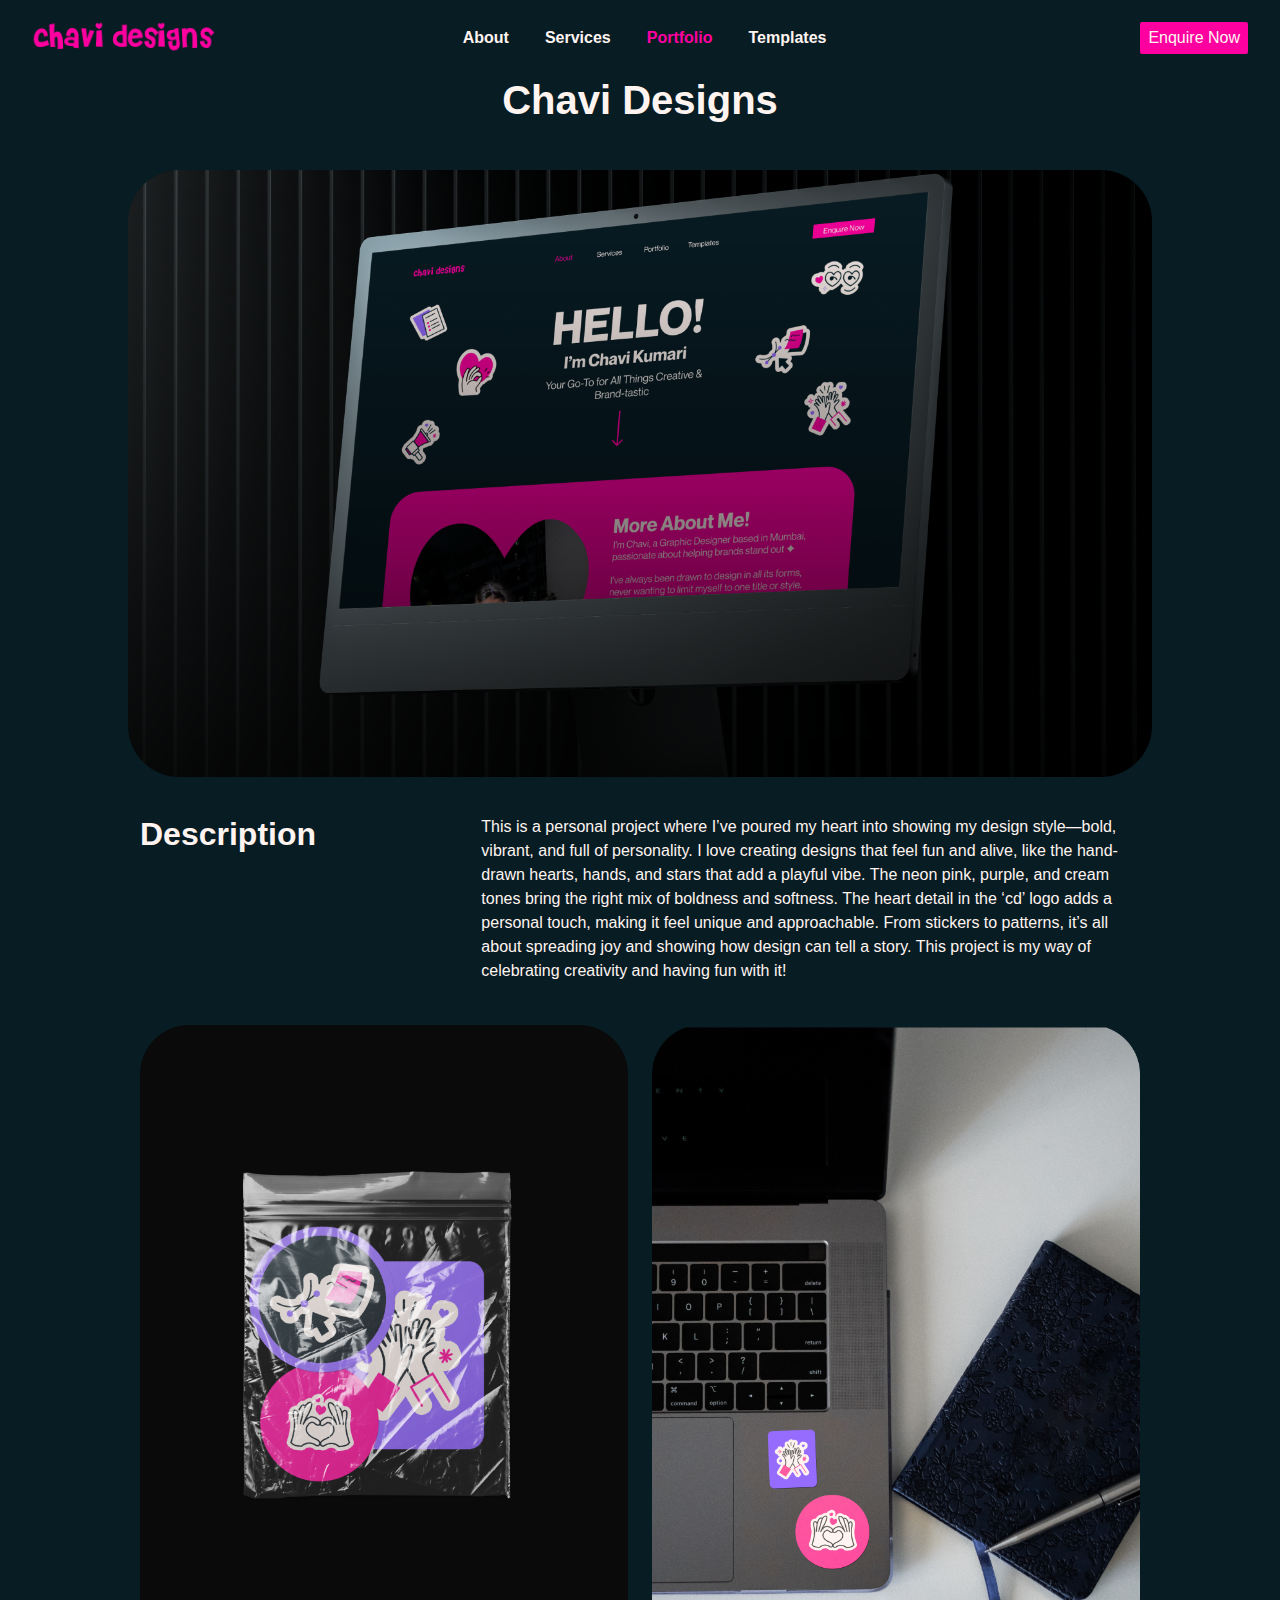
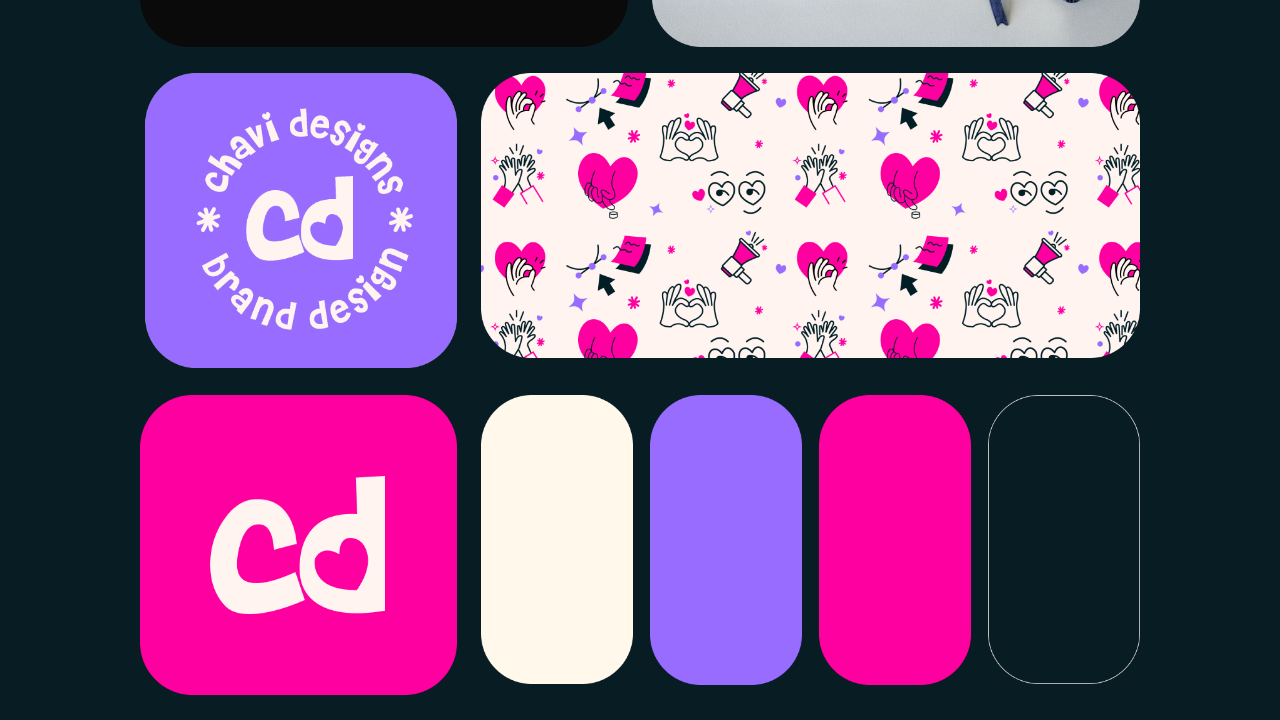
==== chavi.html @ ef09b038 "first commit" ====
<!DOCTYPE html>
<html lang="en">
  <head>
    <meta charset="UTF-8" />
    <meta name="viewport" content="width=device-width, initial-scale=1.0" />
    <link
      href="https://cdn.jsdelivr.net/npm/bootstrap@5.3.3/dist/css/bootstrap.min.css"
      rel="stylesheet"
      integrity="sha384-QWTKZyjpPEjISv5WaRU9OFeRpok6YctnYmDr5pNlyT2bRjXh0JMhjY6hW+ALEwIH"
      crossorigin="anonymous"
    />
    <link rel="stylesheet" href="./css/index.css" />
    <link rel="stylesheet" href="./css/twisted.css" />
    <link rel="stylesheet" href="./css/chavi.css" />
    <title>Portfolio - Chavi Designs</title>
  </head>
  <body>
    <nav class="navbar navbar-expand-lg">
      <div class="container-fluid">
        <!-- Logo -->
        <a class="navbar-brand" href="index.html">
          <img src="./images/logochavidesign-15 1.png" alt="" />
        </a>

        <!-- Navbar Toggler -->
        <button
          class="navbar-toggler"
          type="button"
          data-bs-toggle="collapse"
          data-bs-target="#navbarContent"
          aria-controls="navbarContent"
          aria-expanded="false"
          aria-label="Toggle navigation"
        >
          <span class="navbar-toggler-icon"></span>
        </button>

        <!-- Collapsible Content -->
        <div class="collapse navbar-collapse" id="navbarContent">
          <!-- Centered Menu -->
          <ul class="navbar-nav mx-auto mb-2 mb-lg-0">
            <li class="nav-item">
              <a class="nav-link" href="about.html">About</a>
            </li>
            <li class="nav-item">
              <a class="nav-link" href="service.html">Services</a>
            </li>
            <li class="nav-item">
              <a class="nav-link active" href="portfolio.html">Portfolio</a>
            </li>
            <li class="nav-item">
              <a
                class="nav-link"
                href="https://kumari3.gumroad.com/"
                target="_blank"
                >Templates</a
              >
            </li>
          </ul>

          <!-- Enquire Now Button -->
          <a href="https://tally.so/r/wMrzQ8" class="link btn enquire-btn">Enquire Now</a>
        </div>
      </div>
    </nav>
    <div class="container">
      <h1>Chavi Designs</h1>
    </div>
    <div class="image-card">
      <img src="./images/chavi designs.png" alt="" />
    </div>
    <div class="row port-text">
      <div class="col-4">
        <h3>Description</h3>
      </div>
      <div class="col-8">
        <p>
          This is a personal project where I’ve poured my heart into showing my
          design style—bold, vibrant, and full of personality. I love creating
          designs that feel fun and alive, like the hand-drawn hearts, hands,
          and stars that add a playful vibe. The neon pink, purple, and cream
          tones bring the right mix of boldness and softness. The heart detail
          in the ‘cd’ logo adds a personal touch, making it feel unique and
          approachable. From stickers to patterns, it’s all about spreading joy
          and showing how design can tell a story. This project is my way of
          celebrating creativity and having fun with it!
        </p>
      </div>
    </div>
    <div class="row imagess">
      <div class="col-6">
        <img src="./images/Rectangle 11 (5).png" alt="" srcset="" />
      </div>
      <div class="col-6">
        <img src="./images/Rectangle 12 (5).png" alt="" srcset="" />
      </div>
    </div>

    <div class="row imagess">
      <div class="col-4">
        <img
          src="./images/Group 7.png"
          class="img-fluid ${3|rounded-top,rounded-right,rounded-bottom,rounded-left,rounded-circle,|}"
          alt=""
        />
      </div>
      <div class="col-8 cdd">
        <img src="./images/cdd.png" alt="" />
      </div>
    </div>
    <div class="row imagess">
      <div class="col-4">
        <img
          src="./images/Group 8.png"
          class="img-fluid ${3|rounded-top,rounded-right,rounded-bottom,rounded-left,rounded-circle,|}"
          alt=""
        />
      </div>
      <div class="col-8 col-row2">
        <div class="cols">
          <img src="./images/cream.png" alt="">
        </div>
        <div class="cols">
          <img src="./images/Rectangle 18 (1).png" alt="">
        </div>
        <div class="cols">
          <img src="./images/Rectangle 19.png" alt="">
        </div>
        <div class="cols">
          <img src="./images/Rectangle 20.png" alt="">
        </div>
      </div>
    </div>
    <script src="https://cdn.jsdelivr.net/npm/bootstrap@5.3.0-alpha3/dist/js/bootstrap.bundle.min.js"></script>
  </body>
</html>
---- css/index.css ----
* {
  margin: 0;
  padding: 0;
  box-sizing: border-box;
  font-family: Arial, sans-serif;
}

:root {
  --pink: #fe00a0;
  --primary-background: #081c24;
  --white: #fff4f0;
  --lavendar: #976cff;
  --black: #000000;
}
body {
  background: var(--primary-background);
  padding: 0;
  width: 100%;
  margin: 0;
  min-height: 100vh;
  overflow-x: hidden;
}

a {
  text-decoration: none;
  color: var(--white);
}

h1,
h2,
h3,
h4,
h5,
h6,
p {
  color: var(--white);
}


.navbar-brand img {
  height: 50px; /* Adjust logo size */
}
.nav-link {
  color: var(--white); /* Adjust link color */
  font-weight: bold;
  margin: 0 10px; /* Add spacing between links */
}
.nav-link:hover {
  color: var(--pink); /* Hover effect color */
}
.navbar-nav .nav-link.active,
.navbar-nav .nav-link.show {
  color: var(--pink);
}


.navbar-toggler-icon {
    color: var(--white) !important;
  }
.container {
  position: relative;
  display: flex;
  justify-content: center;
  text-align: center;
}
.text-content {
  z-index: 100;
}
.text-content h1 {
  margin-top: 3rem;
  font-size: 2.5rem;
  margin-bottom: 10px;
}

.text-content p {
  font-size: 1.2rem;
  margin-bottom: 20px;
}

/* Icons styling and positioning */
.icon {
  position: absolute;
}

.icon img {
  width: 150px;
}

.icon1 {
  /* Top-left icon */
  top: -50px;
  left: 40px;
  transform: rotate(-15deg);
}

.icon2 {
  /* Left-center icon */
  top: 50px;
  left: 140px;
  transform: rotate(5deg);
}

.icon3 {
  /* Left icon near text */
  top: 150px;
  left: 20px;
  transform: rotate(0deg);
}

.icon4 {
  /* Right icon near text */
  top: -50px;
  right: 40px;
  transform: rotate(10deg);
}

.icon5 {
  /* Right-center icon */
  top: 50px;
  right: 140px;
  transform: rotate(5deg);
}

.icon6 {
  /* Top-right icon */
  top: 150px;
  right: 40px;
  transform: rotate(-15deg);
}

.btn {
  background-color: var(--pink);
  color: var(--white);
  padding: 4px 8px;
  border: none;
  font-size: 1rem;
  cursor: pointer;
  border-radius: 2px;
}

.text-content .btn {
  padding: 10px 20px;
  border-radius: 5px;
}

.navbar .btn {
  margin-right: 20px;
}
.text-content button:hover {
  background-color: var(--pink);
}

.links {
  display: flex;
  gap: 22px;
  margin-right: 90px;
}

.marquee {
  margin-top: 30px;
  overflow: hidden;
  white-space: nowrap;
  width: 100%;
  background-color: var(--lavendar);
  padding: 8px 0;
}

.marquee-content {
  display: inline-flex;
  gap: 20px;
  animation: scroll 30s linear infinite;
  background-color: var(--lavender);
}

.marquee-content p {
  display: flex;
  align-items: center;
  gap: 20px; /* Adjust the gap between items as needed */
  font-size: 1rem; /* Adjust font size as needed */
  margin-bottom: 0 !important;
}

.marquee-content img {
  width: 24px; /* Set icon size */
  height: auto;
}

.image-only img {
  width: 100%;
  margin: 0;
}

.about {
  display: flex;
  justify-content: space-around;
  align-items: center;
  margin: 0;
  padding: 44px;
  background-color: var(--lavendar);
  border-radius: 3rem;
  position: relative;
  min-height: 300px;
}

.about p {
  margin-left: 10%;
  width: 40%;
  text-align: justify;
  line-height: 1.8rem;
  font-weight: 400;
  font-size: 1.2rem;
}

.about .images {
  width: 40%;
}

.about img {
  width: 150px;
}
.about .about1 {
  position: absolute;
  top: 20px;
  right: 150px;
  transform: rotate("-10deg");
}
.about .about2 {
  width: 200px;
  position: absolute;
  top: 120px;
  right: 240px;
  transform: rotate("10deg");
}

.explore {
  display: flex;
  align-items: center;
  justify-content: space-between;
}
.explore-text {
  width: 35%;
  margin-left: 10%;
}
.explore-text h2 {
  font-size: 2.3rem;
}
.explore-text p {
  font-size: 1rem;
  line-height: 1.5rem;
  margin-bottom: 20px;
}
.explore-image {
  width: 50%;
}
.explore img {
  width: 100%;
}

.explore .btn,
.contact .btn {
  padding: 10px 20px;
  border-radius: 10px;
}

.contact {
  position: relative;
  background-color: var(--white);
  display: flex;
  justify-content: center;
  border-radius: 2rem;
  padding: 30px;
}

.contact h2 {
  font-weight: 700;
  font-size: 2rem;
  color: var(--black);
  text-align: center;
  margin-top: 0;
}
.contact-text {
  display: flex;
  flex-direction: column;
  color: var(--black);
  align-items: center;
  justify-content: center;
}
.contact-text p {
  color: var(--black);
  text-align: center;
  width: 40%;
  font-size: 1.2rem;
  font-weight: 400;
  line-height: 1.6rem;
  margin-bottom: 20px;
}
.c-icon1 {
  position: absolute;
  top: 20px;
}
.c-icon2 {
  position: absolute;
  top: 100px;
  right: 28px;
  transform: rotate(-15deg);
}

footer {
  margin-top: 20px;
  min-height: 40px;
  display: flex;
  align-items: center;
  justify-content: center;
}
.link:hover{
  background-color: var(--pink);
}
@keyframes scroll {
  0% {
    transform: translateX(0);
  }
  100% {
    transform: translateX(-100%);
  }
}

@media screen and (min-width: 992px) {
  #navbarContent {
    margin-left: -100px;
  }
}
@media screen and (min-width: 768px) and (max-width: 992px) {
  .c-icon1{
    left:-20px;
  }
  .c-icon2{
    right: 10px;
  }
  .about .about2{
    top: 200px !important;
  right: 0px;
  }
  .icon2,.icon5{
    display: none;
  }
  .icon4,.icon1{
    top: 40px;
  }
  .icon3,.icon6{
    top: 200px;
  }
}

@media screen and (max-width: 768px){
  .icon1,.icon2,.icon3,.icon4,.icon5,.icon6{
    display: none;
  }
  .about p{
    width: 100%;
    margin: 0;
  }
  .about .images{
    width: 5%;
  }
  .about .about1{
    top: -100px;
    right: 10px;
  }
  .about .about2{
    display: none;
  }
  .contact-text p{
    width: 100%;
  }
  .c-icon1,.c-icon2{
    display: none;
  }
}

@media screen and (max-width:992px) {
  .icon img {
    width: 100px;
  }
  .explore{
    width: 100%;
    flex-direction: column-reverse;
    justify-content: center;
  }
  .explore-image{
    width: 100%;
  }
  .explore-text{
    width: auto;
    margin: 4%;
    text-align: justify;
  }
}
.navbar-toggler-icon {
  background-image: url("data:image/svg+xml,%3Csvg xmlns='http://www.w3.org/2000/svg' viewBox='0 0 30 30'%3E%3Cpath stroke='white' stroke-width='2' d='M4 7h22M4 15h22M4 23h22'/%3E%3C/svg%3E");
}


.navbar-toggler{
  background-color: var(--pink);
  border:1px solid var(--pink) !important;
}
---- css/twisted.css ----
.container {
  display: flex;
}
h1 {
  font-weight: 800;
  text-align: center;
}

.image-card {
  display: flex;
  margin: 3% 10%;
  width: auto;
}

.image-card img {
  width: 100%;
}

.row {
  margin: 2% 10%;
}
.row h3,
.row p {
  color: var(--white);
}
.row h3 {
  font-size: 2rem;
  font-weight: 700;
}

.rows {
  display: flex;
}
.color {
  width: 50%;
}

.color img {
  width: 100%;
}

.imagess img {
  width: 100%;
}

.li-color {
  display: flex;
}
.col-box {
  width: 60%;
}
.col-image {
  width: 40%;
}
.col-image img {
  width: 100%;
}
.color-box {
  display: flex;
  width: 100%;
}
.color img {
  width: 100%;
}
.rows{
    width: 30%;
}
.rows img {
  width: 100%;
}
.coll{
    width: 70%;
}

.fleur-rows{
    width: 100%;
    display: flex;
}
.fleur-rows .color {
    width: 50%;
  }
@media screen and (max-width:768px) {
    .port-text{
        display: flex;
        flex-direction: column;
        justify-content: center;
        align-items: center;
    }
    .port-text div{
        width: 100%;
    }
    .port-text h3,.port-text p{
        text-align: center;
    }
}
---- css/chavi.css ----
.cdd img{
    width: 100%;
}


.col-row2{
    display: flex;
    justify-content: space-between;
}

.col-row2 .cols{
    width: 23%;
}
.cols img{
    width: 100%;
}





@media screen and  (max-width:992px) {
    .imagess{
        display: flex;
        flex-direction: column;
    }
    .col-4,.col-6,.col-8{
        width: 100%;
        margin-bottom: 20px;
    }
}
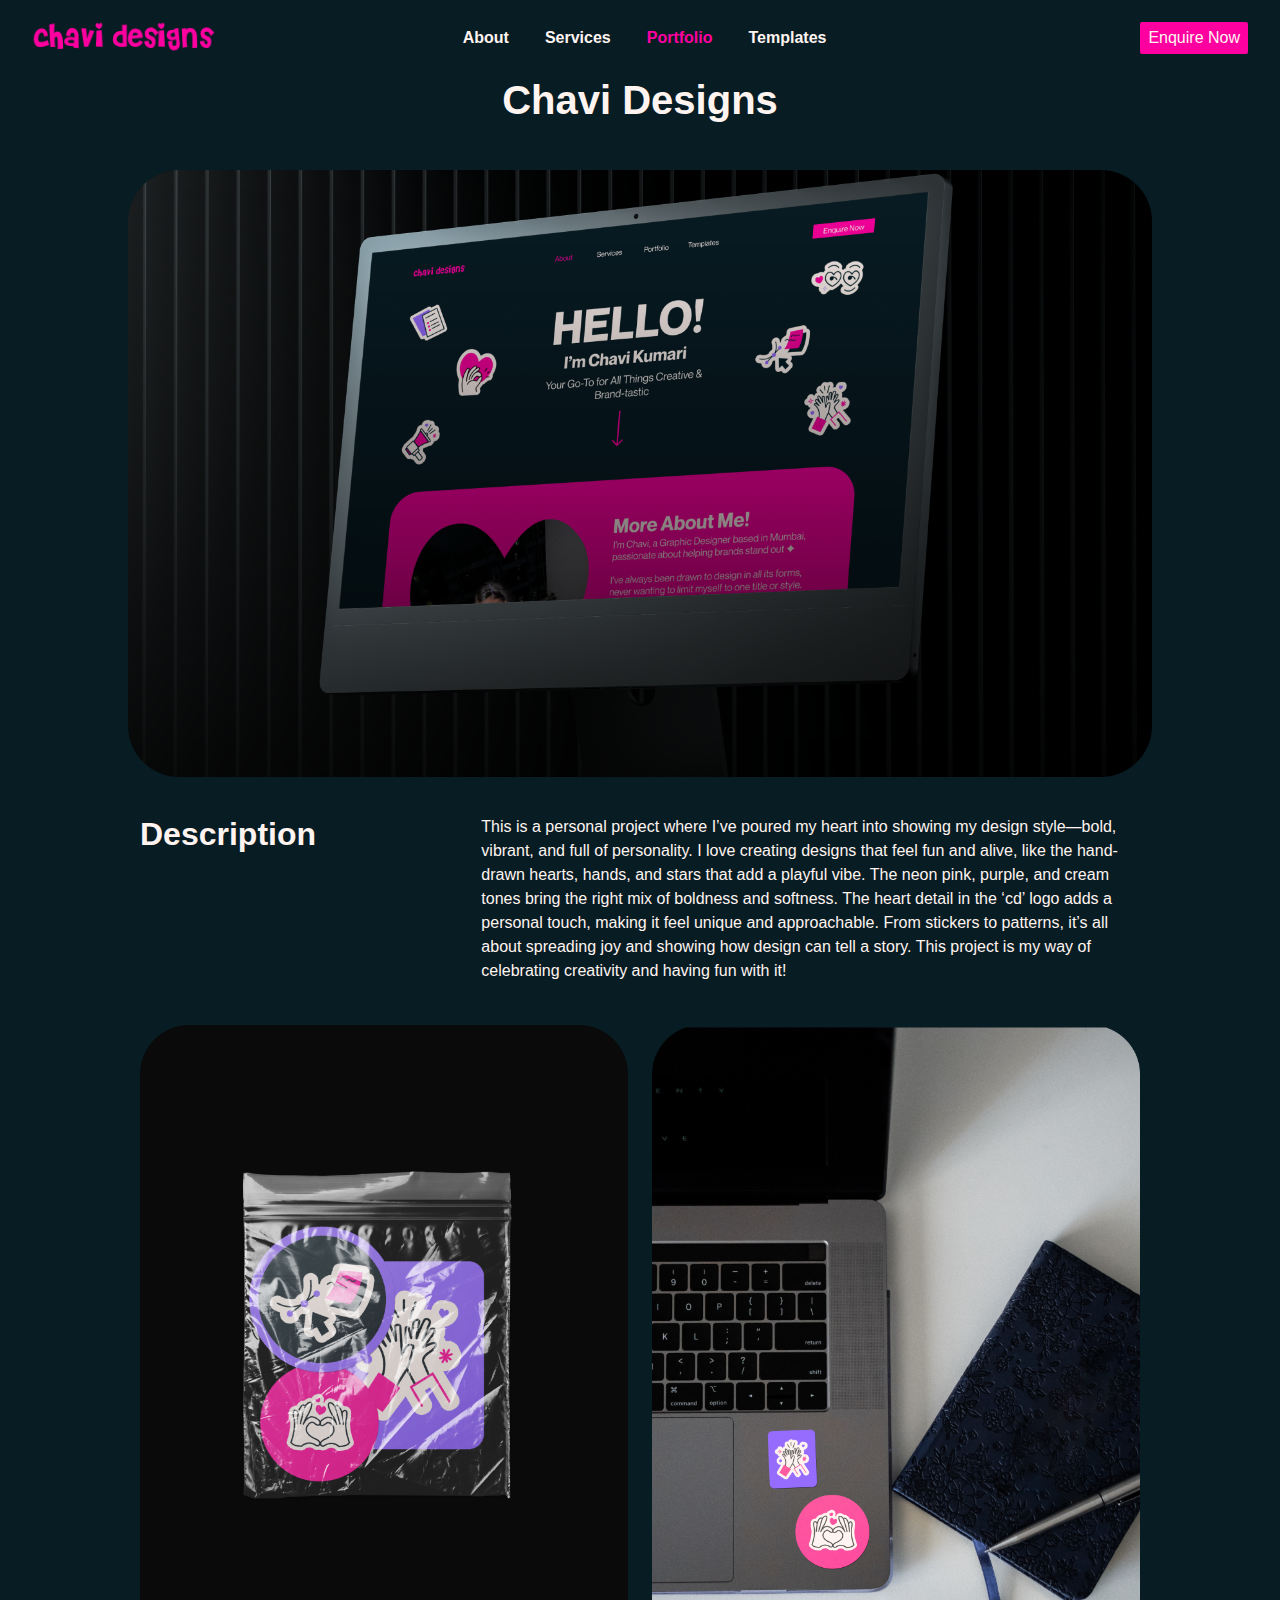
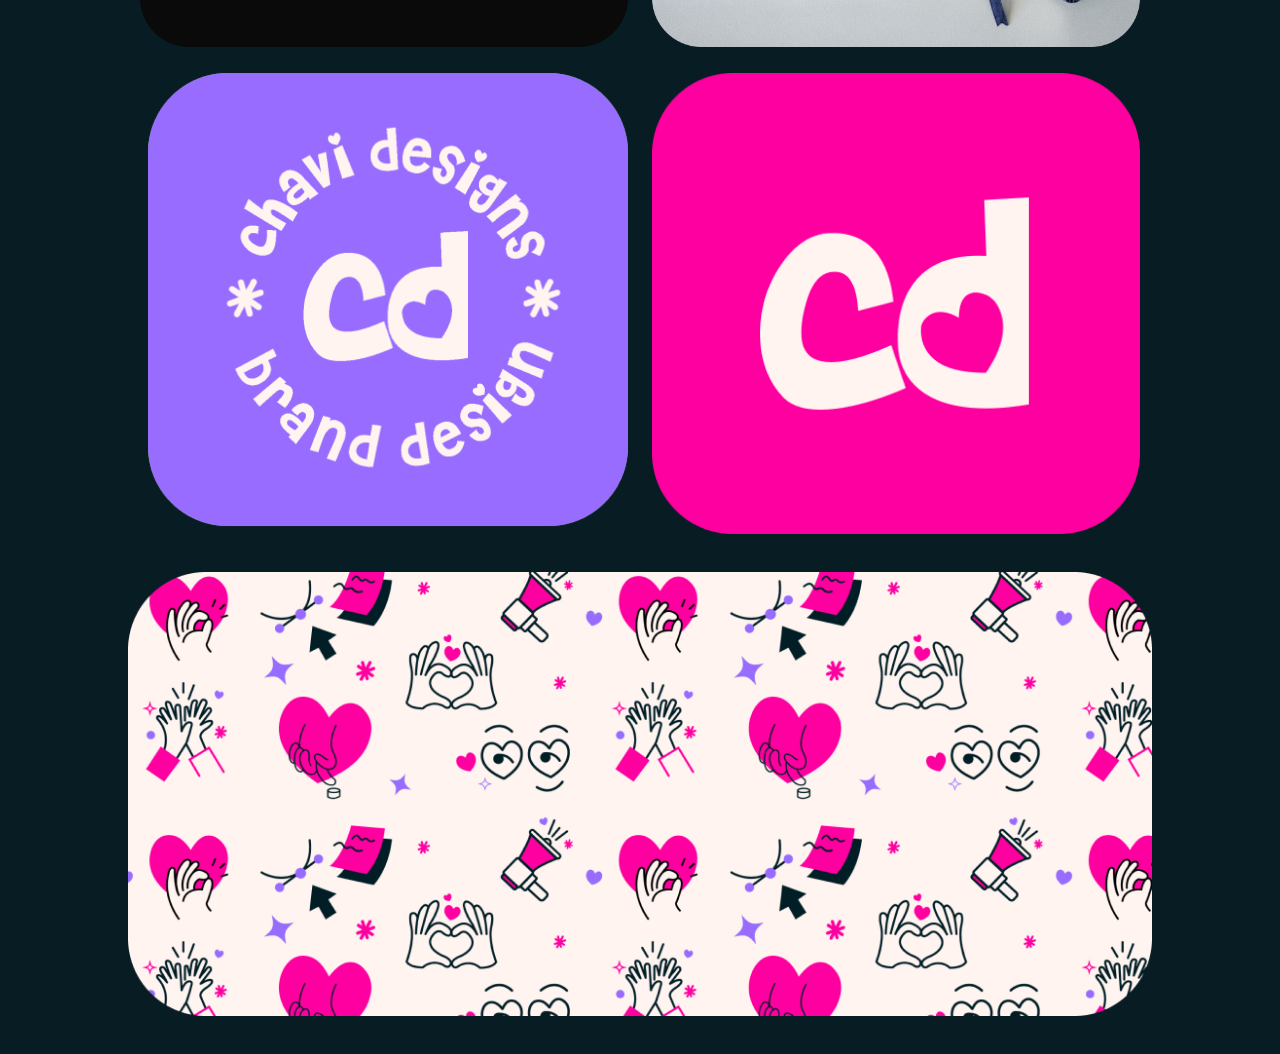
==== commit 4e707cf9: "nav and other changes" ====
--- a/chavi.html
+++ b/chavi.html
@@ -59,7 +59,9 @@
           </ul>
 
           <!-- Enquire Now Button -->
-          <a href="https://tally.so/r/wMrzQ8" class="link btn enquire-btn">Enquire Now</a>
+          <a href="https://tally.so/r/wMrzQ8" class="link btn enquire-btn"
+            >Enquire Now</a
+          >
         </div>
       </div>
     </nav>
@@ -97,39 +99,23 @@
     </div>
 
     <div class="row imagess">
-      <div class="col-4">
+      <div class="col-6">
         <img
           src="./images/Group 7.png"
           class="img-fluid ${3|rounded-top,rounded-right,rounded-bottom,rounded-left,rounded-circle,|}"
           alt=""
         />
       </div>
-      <div class="col-8 cdd">
-        <img src="./images/cdd.png" alt="" />
-      </div>
-    </div>
-    <div class="row imagess">
-      <div class="col-4">
+      <div class="col-6 cdd">
         <img
           src="./images/Group 8.png"
           class="img-fluid ${3|rounded-top,rounded-right,rounded-bottom,rounded-left,rounded-circle,|}"
           alt=""
         />
       </div>
-      <div class="col-8 col-row2">
-        <div class="cols">
-          <img src="./images/cream.png" alt="">
-        </div>
-        <div class="cols">
-          <img src="./images/Rectangle 18 (1).png" alt="">
-        </div>
-        <div class="cols">
-          <img src="./images/Rectangle 19.png" alt="">
-        </div>
-        <div class="cols">
-          <img src="./images/Rectangle 20.png" alt="">
-        </div>
-      </div>
+    </div>
+    <div class="image-card">
+      <img src="./images/cdd.png" alt="" />
     </div>
     <script src="https://cdn.jsdelivr.net/npm/bootstrap@5.3.0-alpha3/dist/js/bootstrap.bundle.min.js"></script>
   </body>
--- a/css/index.css
+++ b/css/index.css
@@ -394,6 +394,13 @@
     margin: 4%;
     text-align: justify;
   }
+  #navbarContent a{
+    text-align: right;
+  }
+  .enquire-btn{
+    float: right;
+    margin-right: 0px !important;
+  }
 }
 .navbar-toggler-icon {
   background-image: url("data:image/svg+xml,%3Csvg xmlns='http://www.w3.org/2000/svg' viewBox='0 0 30 30'%3E%3Cpath stroke='white' stroke-width='2' d='M4 7h22M4 15h22M4 23h22'/%3E%3C/svg%3E");
